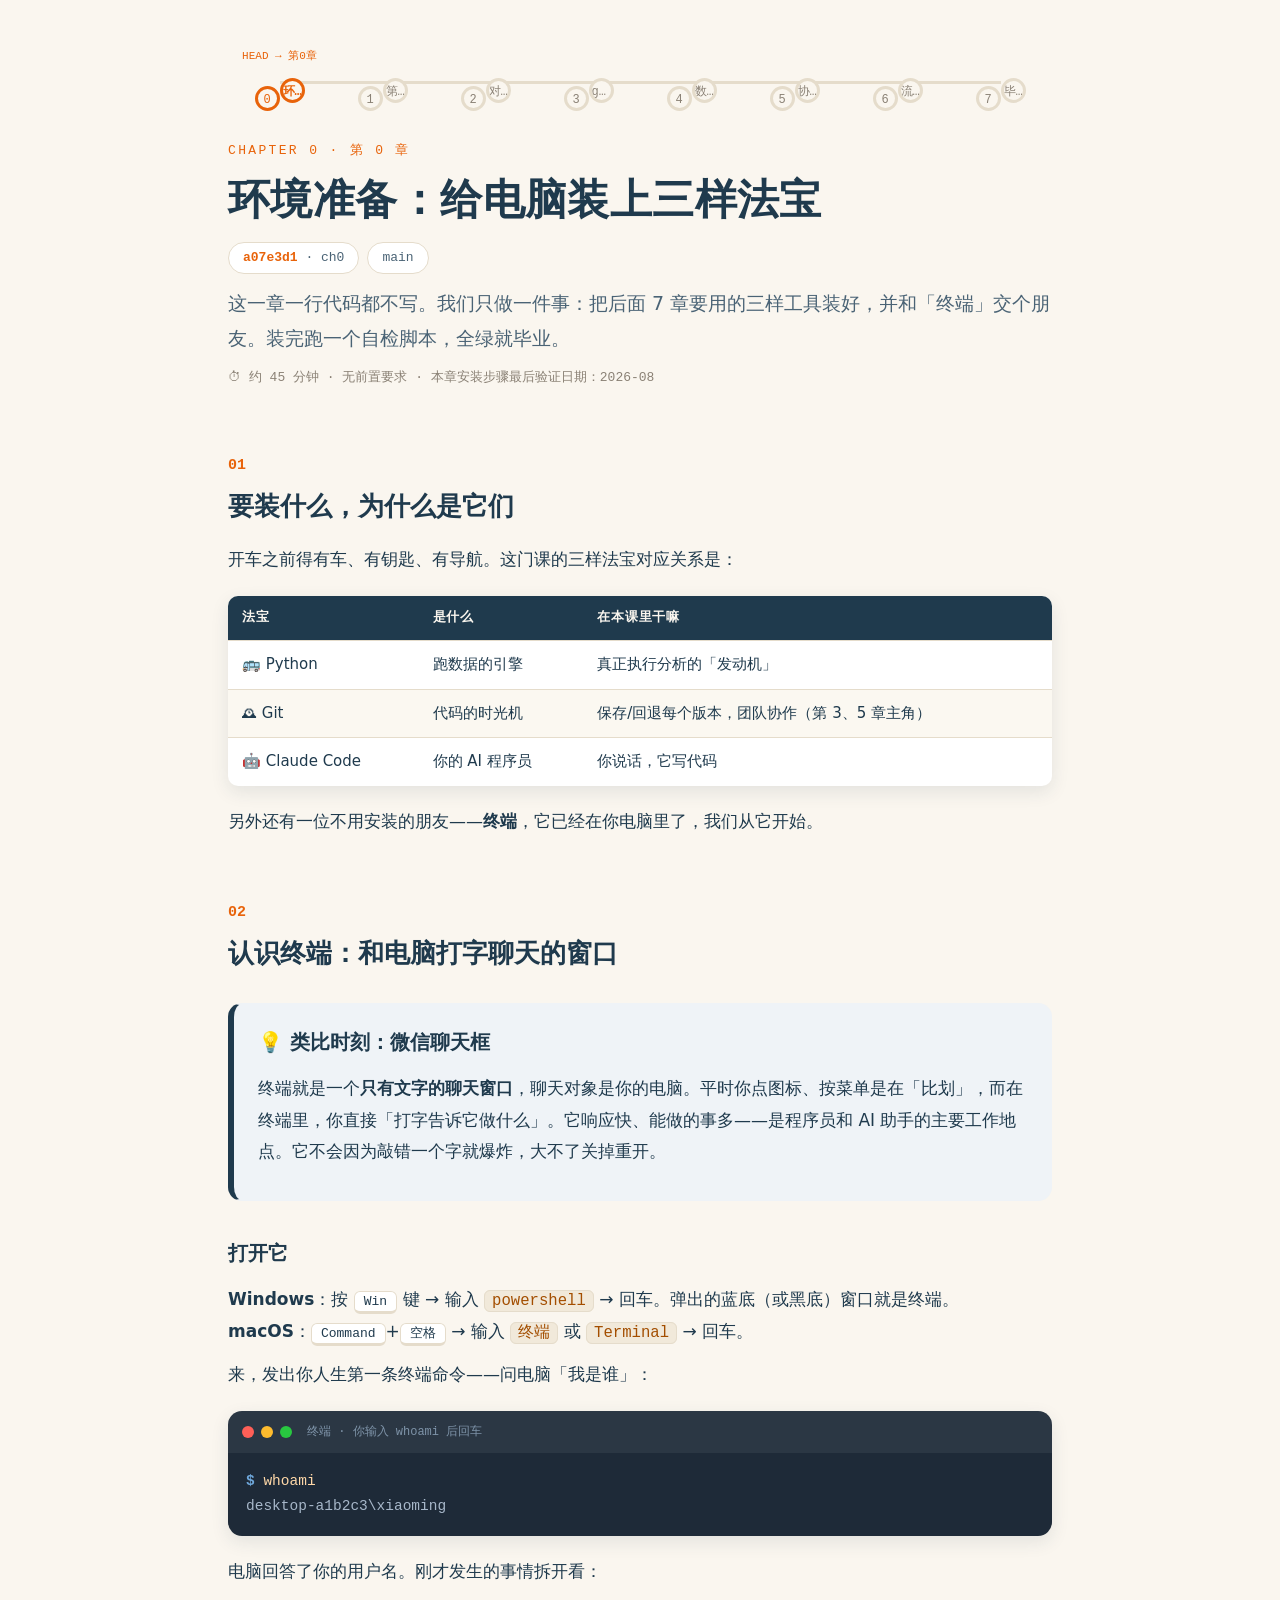
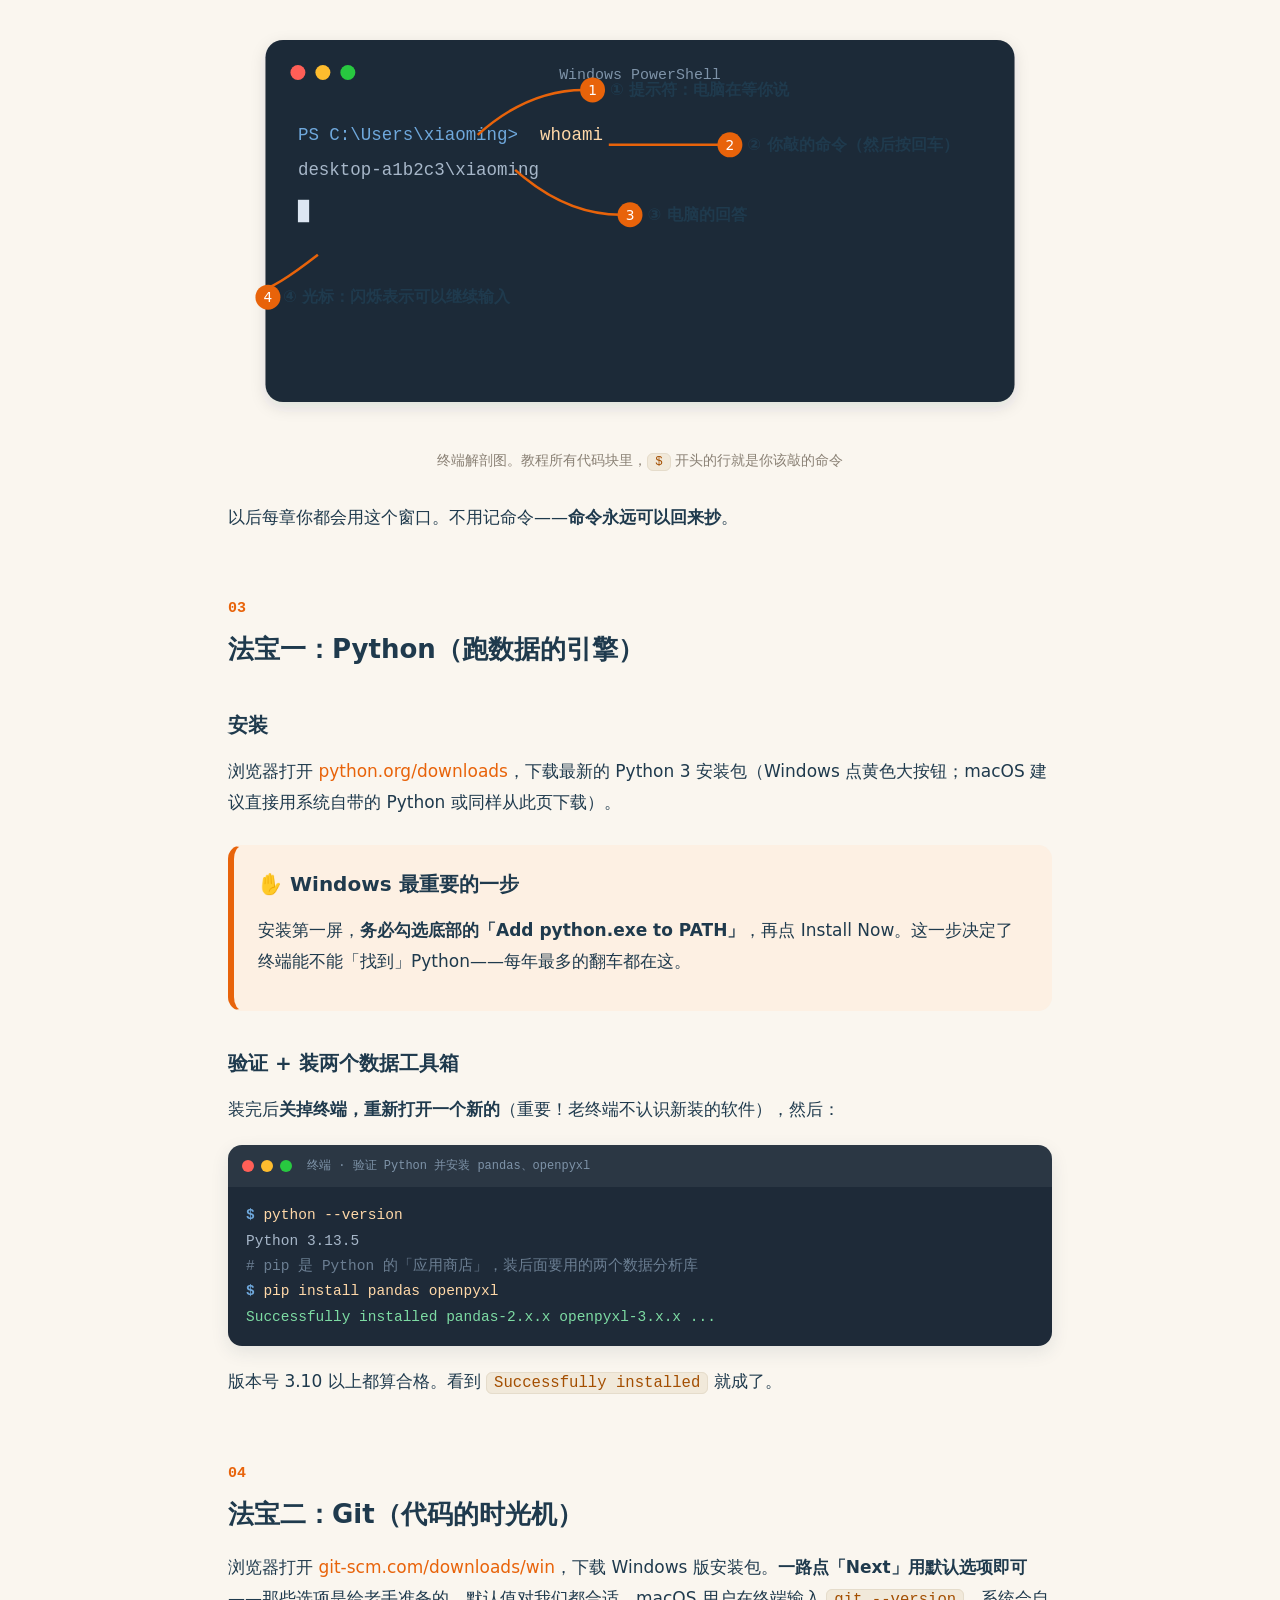
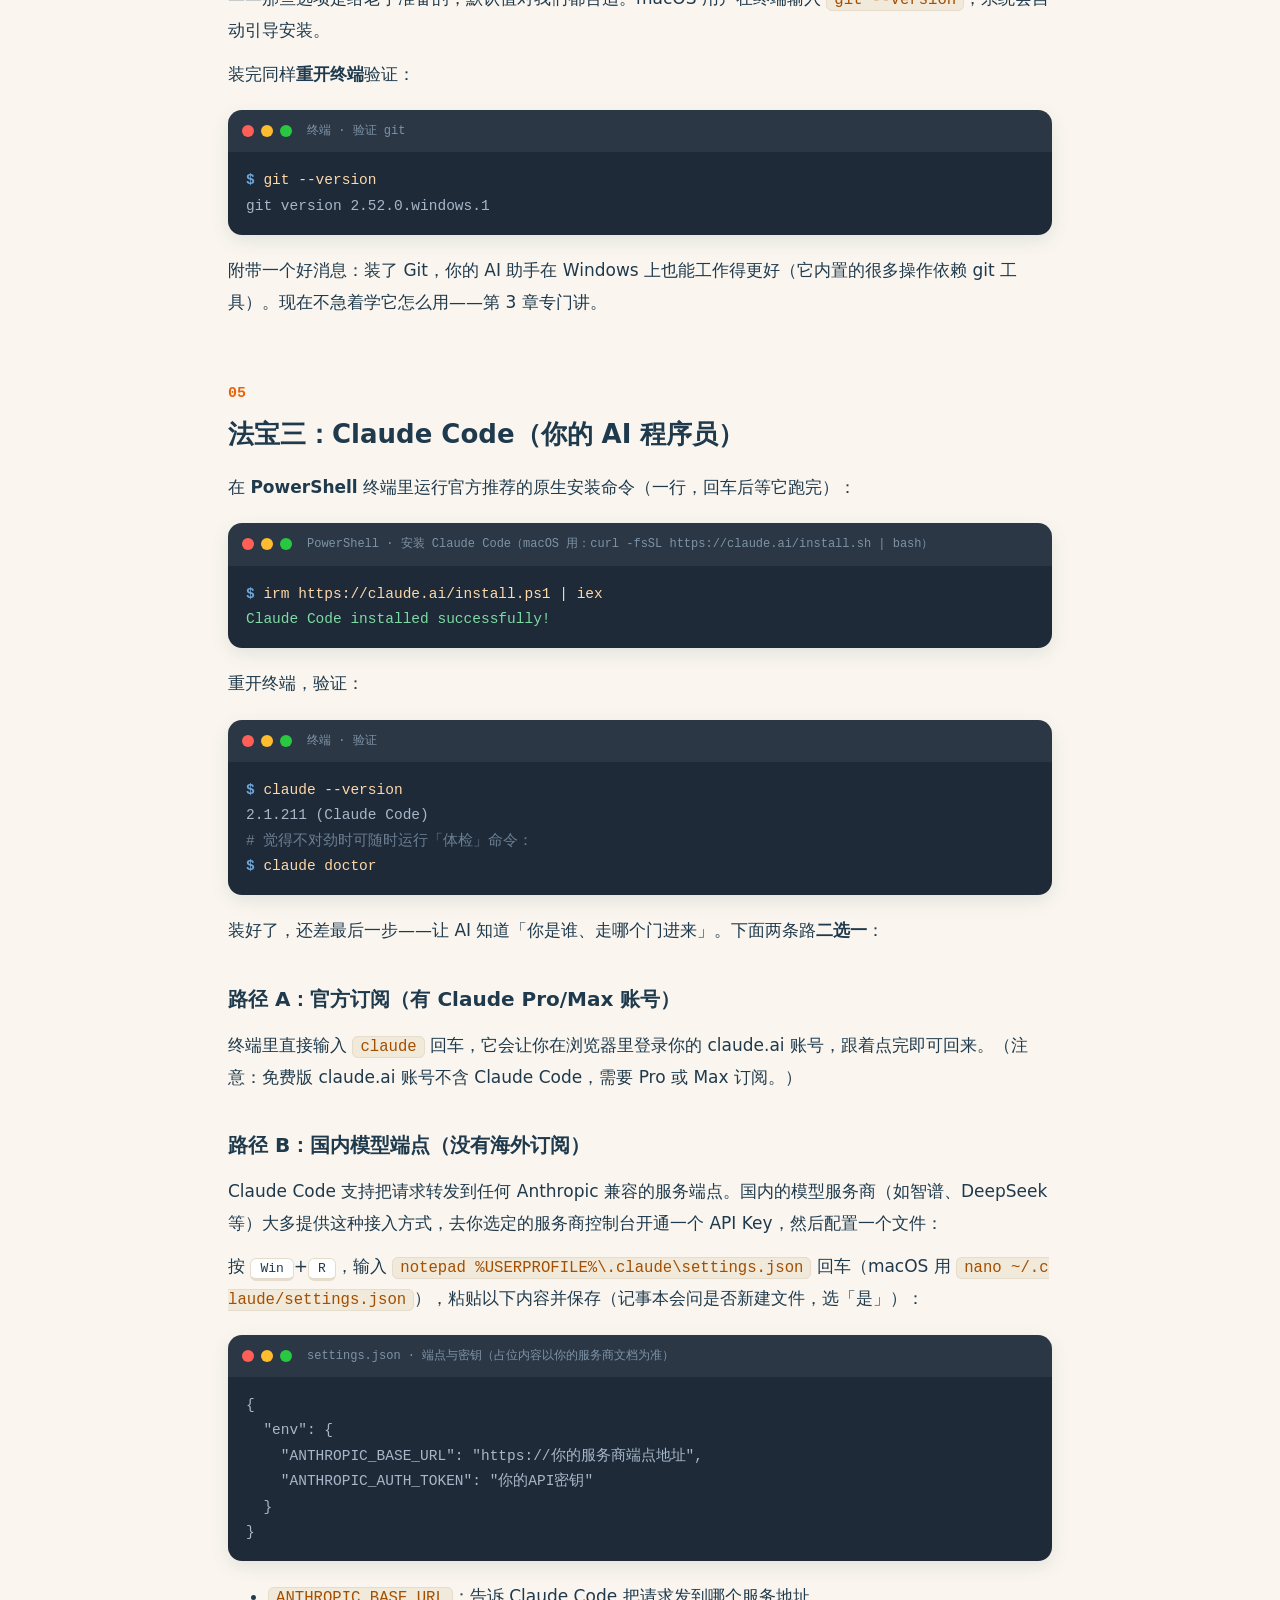
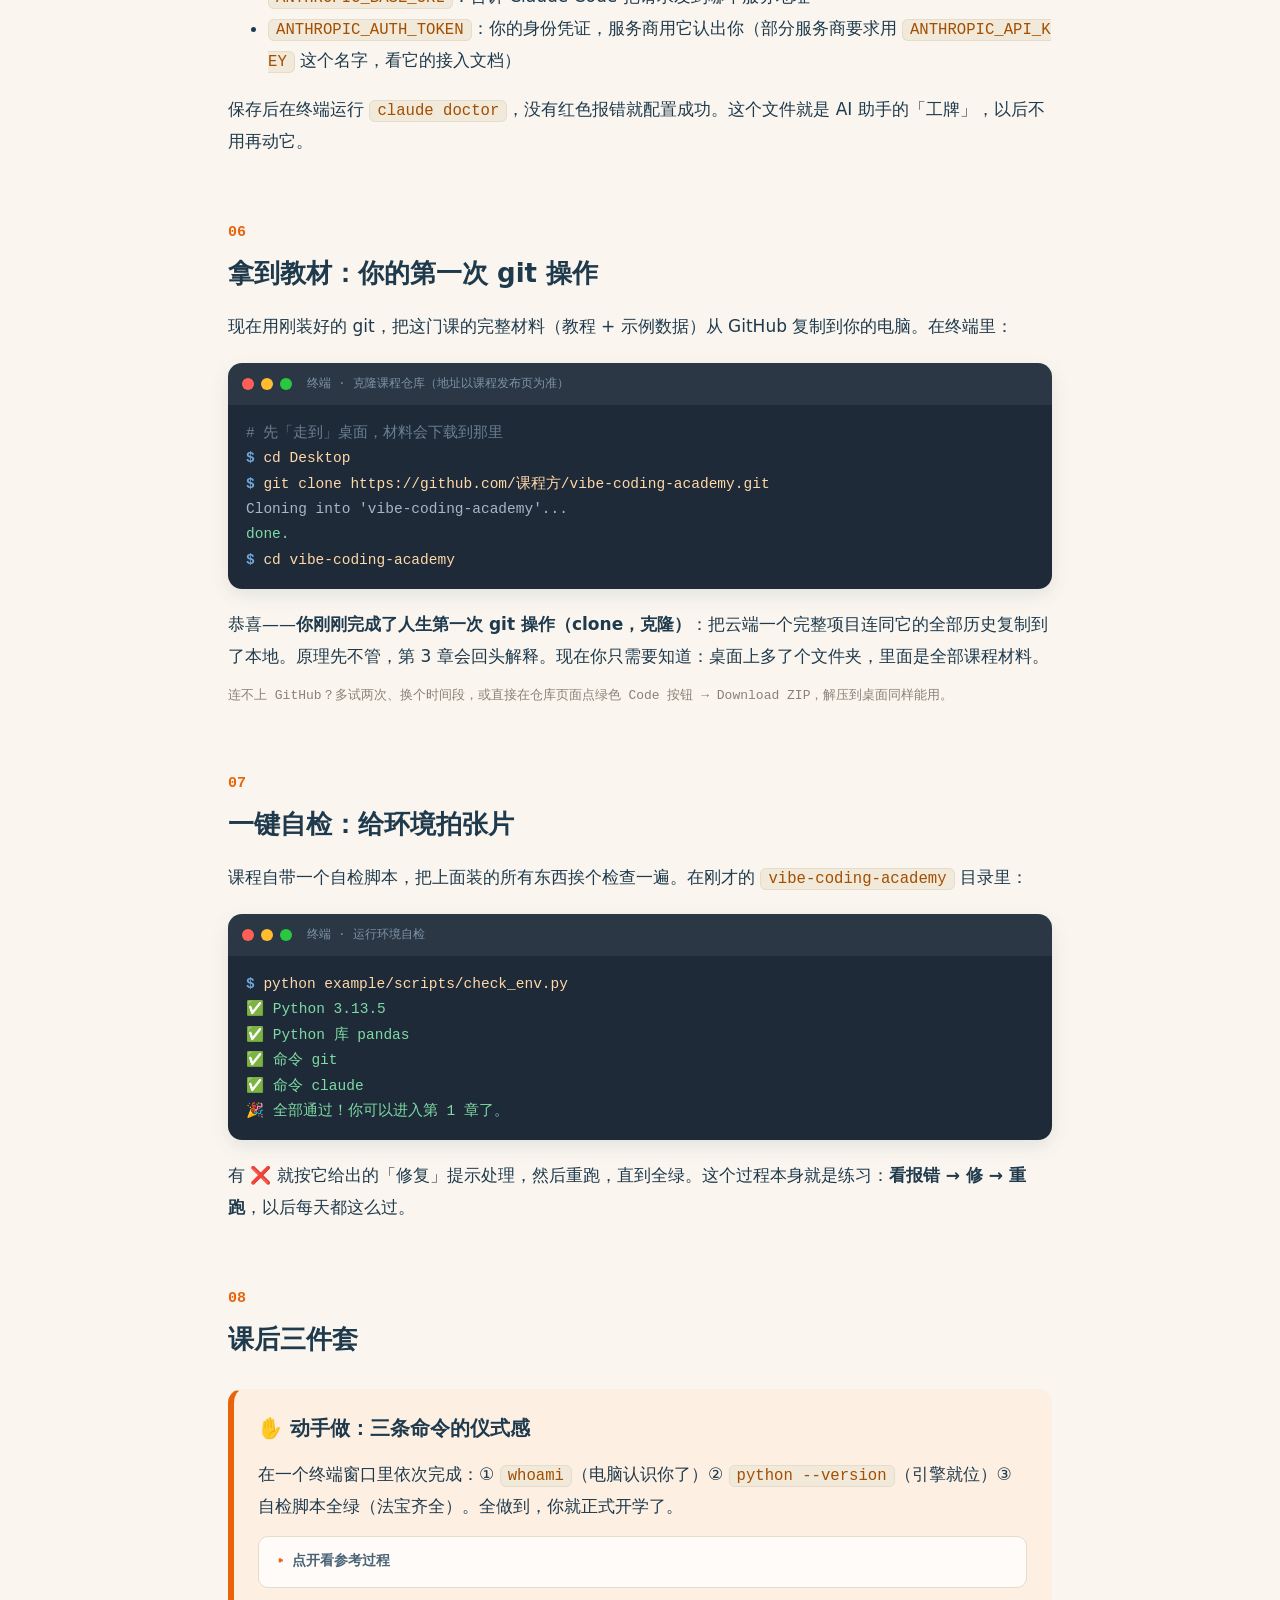
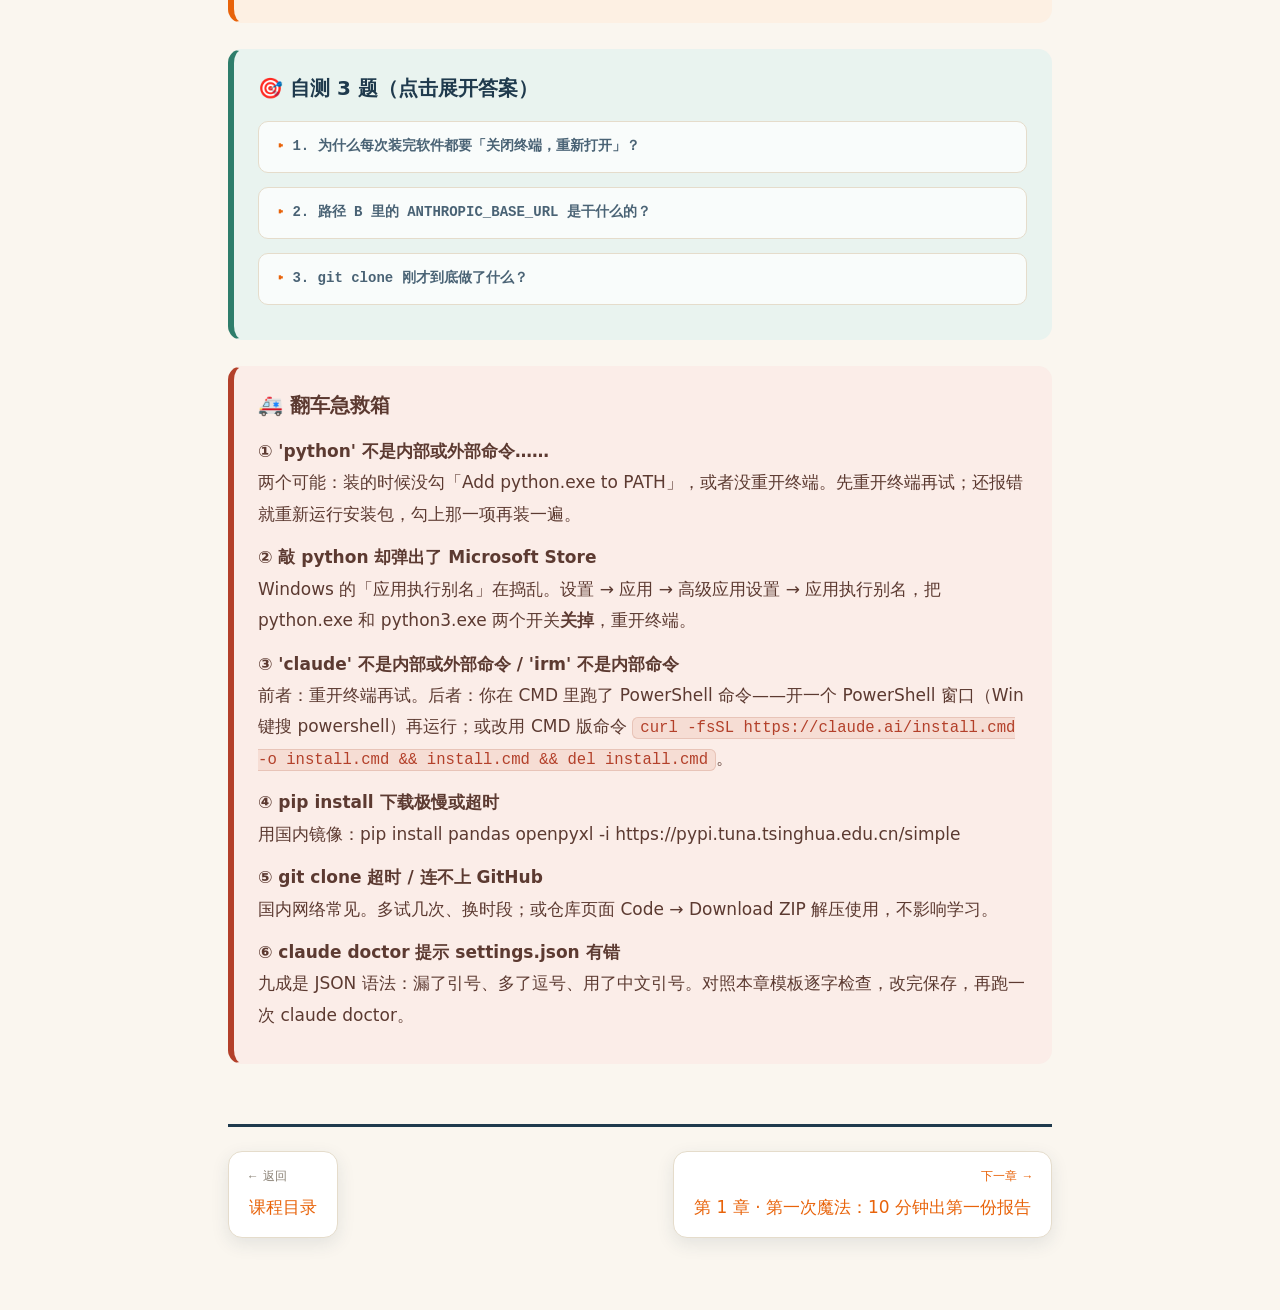
==== tutorials/ch0.html @ a186ac37 "feat: 第 0、1 章教程 + 示例数据 + 报告脚本（MVP 完成） - tutorials/: 目录页 + ch0（环境准备/双路径接入/急救箱）+ ch1（10 分钟首胜） - 共享样式：纸" ====
<!DOCTYPE html>
<html lang="zh-CN">
<head>
<meta charset="UTF-8">
<meta name="viewport" content="width=device-width, initial-scale=1.0">
<title>第 0 章 · 环境准备：给电脑装上三样法宝</title>
<link rel="stylesheet" href="assets/style.css">
</head>
<body>
<main class="page">

  <!-- git 提交图导航 -->
  <nav aria-label="课程进度">
    <ul class="gg">
      <li class="cur" data-n="0"><a href="ch0.html" aria-label="第0章，当前位置">0</a><span class="gg-label">环境准备</span></li>
      <li><span aria-label="第1章">1</span><span class="gg-label">第一次魔法</span></li>
      <li><span aria-label="第2章">2</span><span class="gg-label">对话姿势</span></li>
      <li><span aria-label="第3章">3</span><span class="gg-label">git 时光机</span></li>
      <li><span aria-label="第4章">4</span><span class="gg-label">数据看板</span></li>
      <li><span aria-label="第5章">5</span><span class="gg-label">协作剧场</span></li>
      <li><span aria-label="第6章">6</span><span class="gg-label">流程全景</span></li>
      <li><span aria-label="第7章">7</span><span class="gg-label">毕业项目</span></li>
    </ul>
  </nav>

  <header class="chap-head">
    <p class="eyebrow">Chapter 0 · 第 0 章</p>
    <h1>环境准备：给电脑装上三样法宝</h1>
    <p><span class="hash-chip"><b>a07e3d1</b> · ch0</span><span class="hash-chip">main</span></p>
    <p class="lead">这一章一行代码都不写。我们只做一件事：把后面 7 章要用的三样工具装好，并和「终端」交个朋友。装完跑一个自检脚本，全绿就毕业。</p>
    <p class="meta-line">⏱ 约 45 分钟 · 无前置要求 · 本章安装步骤最后验证日期：2026-08</p>
  </header>

  <!-- ============ 01 ============ -->
  <section>
    <h2><span class="sec-no">01</span>要装什么，为什么是它们</h2>
    <p>开车之前得有车、有钥匙、有导航。这门课的三样法宝对应关系是：</p>
    <table>
      <thead><tr><th>法宝</th><th>是什么</th><th>在本课里干嘛</th></tr></thead>
      <tbody>
        <tr><td>🚌 Python</td><td>跑数据的引擎</td><td>真正执行分析的「发动机」</td></tr>
        <tr><td>🕰 Git</td><td>代码的时光机</td><td>保存/回退每个版本，团队协作（第 3、5 章主角）</td></tr>
        <tr><td>🤖 Claude Code</td><td>你的 AI 程序员</td><td>你说话，它写代码</td></tr>
      </tbody>
    </table>
    <p>另外还有一位不用安装的朋友——<b>终端</b>，它已经在你电脑里了，我们从它开始。</p>
  </section>

  <!-- ============ 02 ============ -->
  <section>
    <h2><span class="sec-no">02</span>认识终端：和电脑打字聊天的窗口</h2>
    <div class="box box-tip">
      <h3>类比时刻：微信聊天框</h3>
      <p>终端就是一个<b>只有文字的聊天窗口</b>，聊天对象是你的电脑。平时你点图标、按菜单是在「比划」，而在终端里，你直接「打字告诉它做什么」。它响应快、能做的事多——是程序员和 AI 助手的主要工作地点。它不会因为敲错一个字就爆炸，大不了关掉重开。</p>
    </div>
    <h3>打开它</h3>
    <p><b>Windows</b>：按 <kbd>Win</kbd> 键 → 输入 <code>powershell</code> → 回车。弹出的蓝底（或黑底）窗口就是终端。<br>
    <b>macOS</b>：<kbd>Command</kbd>+<kbd>空格</kbd> → 输入 <code>终端</code> 或 <code>Terminal</code> → 回车。</p>
    <p>来，发出你人生第一条终端命令——问电脑「我是谁」：</p>
    <div class="term">
      <div class="term-bar"><span class="dot r"></span><span class="dot y"></span><span class="dot g"></span><span class="term-title">终端 · 你输入 whoami 后回车</span></div>
      <pre><span class="cmd">whoami</span>
<span class="out">desktop-a1b2c3\xiaoming</span></pre>
    </div>
    <p>电脑回答了你的用户名。刚才发生的事情拆开看：</p>
    <figure class="fig">
      <svg viewBox="0 0 660 330" role="img" aria-label="终端窗口解剖图：提示符、命令、输出、光标">
        <defs>
          <filter id="s0" x="-20%" y="-20%" width="140%" height="140%">
            <feDropShadow dx="0" dy="4" stdDeviation="6" flood-color="#1F3A4D" flood-opacity="0.12"/>
          </filter>
        </defs>
        <rect x="30" y="20" width="600" height="290" rx="14" fill="#1E2A38" filter="url(#s0)"/>
        <circle cx="56" cy="46" r="6" fill="#FF5F57"/><circle cx="76" cy="46" r="6" fill="#FEBC2E"/><circle cx="96" cy="46" r="6" fill="#28C840"/>
        <text x="330" y="51" text-anchor="middle" font-size="12" fill="#7E93A8" font-family="Consolas,monospace">Windows PowerShell</text>
        <text x="56" y="100" font-size="14" fill="#6FA8DC" font-family="Consolas,monospace">PS C:\Users\xiaoming&gt;</text>
        <text x="250" y="100" font-size="14" fill="#FFD8A8" font-family="Consolas,monospace">whoami</text>
        <text x="56" y="128" font-size="14" fill="#A7B7C9" font-family="Consolas,monospace">desktop-a1b2c3\xiaoming</text>
        <rect x="56" y="148" width="9" height="18" fill="#DCE6F2"/>
        <!-- 标注线 -->
        <g stroke="#E8630A" stroke-width="2" fill="none">
          <path d="M 200 96 Q 240 60 285 60"/>
          <path d="M 305 104 Q 350 104 395 104"/>
          <path d="M 230 124 Q 270 160 315 160"/>
          <path d="M 66 172 Q 30 200 20 200" transform="translate(6,20)"/>
        </g>
        <g font-size="13" fill="#1F3A4D">
          <circle cx="292" cy="60" r="10" fill="#E8630A"/><text x="292" y="64" text-anchor="middle" fill="#fff" font-size="11">1</text>
          <circle cx="402" cy="104" r="10" fill="#E8630A"/><text x="402" y="108" text-anchor="middle" fill="#fff" font-size="11">2</text>
          <circle cx="322" cy="160" r="10" fill="#E8630A"/><text x="322" y="164" text-anchor="middle" fill="#fff" font-size="11">3</text>
          <circle cx="20" cy="226" r="10" fill="#E8630A" transform="translate(12,0)"/><text x="32" y="230" text-anchor="middle" fill="#fff" font-size="11">4</text>
        </g>
        <g font-size="13" fill="#1F3A4D">
          <text x="306" y="64" font-weight="600">① 提示符：电脑在等你说</text>
          <text x="416" y="108" font-weight="600">② 你敲的命令（然后按回车）</text>
          <text x="336" y="164" font-weight="600">③ 电脑的回答</text>
          <text x="44" y="230" font-weight="600">④ 光标：闪烁表示可以继续输入</text>
        </g>
      </svg>
      <figcaption>终端解剖图。教程所有代码块里，<code>$</code> 开头的行就是你该敲的命令</figcaption>
    </figure>
    <p>以后每章你都会用这个窗口。不用记命令——<b>命令永远可以回来抄</b>。</p>
  </section>

  <!-- ============ 03 ============ -->
  <section>
    <h2><span class="sec-no">03</span>法宝一：Python（跑数据的引擎）</h2>
    <h3>安装</h3>
    <p>浏览器打开 <a href="https://www.python.org/downloads/">python.org/downloads</a>，下载最新的 Python 3 安装包（Windows 点黄色大按钮；macOS 建议直接用系统自带的 Python 或同样从此页下载）。</p>
    <div class="box box-do">
      <h3>Windows 最重要的一步</h3>
      <p>安装第一屏，<b>务必勾选底部的「Add python.exe to PATH」</b>，再点 Install Now。这一步决定了终端能不能「找到」Python——每年最多的翻车都在这。</p>
    </div>
    <h3>验证 + 装两个数据工具箱</h3>
    <p>装完后<b>关掉终端，重新打开一个新的</b>（重要！老终端不认识新装的软件），然后：</p>
    <div class="term">
      <div class="term-bar"><span class="dot r"></span><span class="dot y"></span><span class="dot g"></span><span class="term-title">终端 · 验证 Python 并安装 pandas、openpyxl</span></div>
      <pre><span class="cmd">python --version</span>
<span class="out">Python 3.13.5</span>
<span class="cmt"># pip 是 Python 的「应用商店」，装后面要用的两个数据分析库</span>
<span class="cmd">pip install pandas openpyxl</span>
<span class="ok">Successfully installed pandas-2.x.x openpyxl-3.x.x ...</span></pre>
    </div>
    <p>版本号 3.10 以上都算合格。看到 <code>Successfully installed</code> 就成了。</p>
  </section>

  <!-- ============ 04 ============ -->
  <section>
    <h2><span class="sec-no">04</span>法宝二：Git（代码的时光机）</h2>
    <p>浏览器打开 <a href="https://git-scm.com/downloads/win">git-scm.com/downloads/win</a>，下载 Windows 版安装包。<b>一路点「Next」用默认选项即可</b>——那些选项是给老手准备的，默认值对我们都合适。macOS 用户在终端输入 <code>git --version</code>，系统会自动引导安装。</p>
    <p>装完同样<b>重开终端</b>验证：</p>
    <div class="term">
      <div class="term-bar"><span class="dot r"></span><span class="dot y"></span><span class="dot g"></span><span class="term-title">终端 · 验证 git</span></div>
      <pre><span class="cmd">git --version</span>
<span class="out">git version 2.52.0.windows.1</span></pre>
    </div>
    <p>附带一个好消息：装了 Git，你的 AI 助手在 Windows 上也能工作得更好（它内置的很多操作依赖 git 工具）。现在不急着学它怎么用——第 3 章专门讲。</p>
  </section>

  <!-- ============ 05 ============ -->
  <section>
    <h2><span class="sec-no">05</span>法宝三：Claude Code（你的 AI 程序员）</h2>
    <p>在 <b>PowerShell</b> 终端里运行官方推荐的原生安装命令（一行，回车后等它跑完）：</p>
    <div class="term">
      <div class="term-bar"><span class="dot r"></span><span class="dot y"></span><span class="dot g"></span><span class="term-title">PowerShell · 安装 Claude Code（macOS 用：curl -fsSL https://claude.ai/install.sh | bash）</span></div>
      <pre><span class="cmd">irm https://claude.ai/install.ps1 | iex</span>
<span class="ok">Claude Code installed successfully!</span></pre>
    </div>
    <p>重开终端，验证：</p>
    <div class="term">
      <div class="term-bar"><span class="dot r"></span><span class="dot y"></span><span class="dot g"></span><span class="term-title">终端 · 验证</span></div>
      <pre><span class="cmd">claude --version</span>
<span class="out">2.1.211 (Claude Code)</span>
<span class="cmt"># 觉得不对劲时可随时运行「体检」命令：</span>
<span class="cmd">claude doctor</span></pre>
    </div>
    <p>装好了，还差最后一步——让 AI 知道「你是谁、走哪个门进来」。下面两条路<b>二选一</b>：</p>

    <h3>路径 A：官方订阅（有 Claude Pro/Max 账号）</h3>
    <p>终端里直接输入 <code>claude</code> 回车，它会让你在浏览器里登录你的 claude.ai 账号，跟着点完即可回来。（注意：免费版 claude.ai 账号不含 Claude Code，需要 Pro 或 Max 订阅。）</p>

    <h3>路径 B：国内模型端点（没有海外订阅）</h3>
    <p> Claude Code 支持把请求转发到任何 Anthropic 兼容的服务端点。国内的模型服务商（如智谱、DeepSeek 等）大多提供这种接入方式，去你选定的服务商控制台开通一个 API Key，然后配置一个文件：</p>
    <p>按 <kbd>Win</kbd>+<kbd>R</kbd>，输入 <code>notepad %USERPROFILE%\.claude\settings.json</code> 回车（macOS 用 <code>nano ~/.claude/settings.json</code>），粘贴以下内容并保存（记事本会问是否新建文件，选「是」）：</p>
    <div class="term">
      <div class="term-bar"><span class="dot r"></span><span class="dot y"></span><span class="dot g"></span><span class="term-title">settings.json · 端点与密钥（占位内容以你的服务商文档为准）</span></div>
      <pre><span class="out">{
  "env": {
    "ANTHROPIC_BASE_URL": "https://你的服务商端点地址",
    "ANTHROPIC_AUTH_TOKEN": "你的API密钥"
  }
}</span></pre>
    </div>
    <ul>
      <li><code>ANTHROPIC_BASE_URL</code>：告诉 Claude Code 把请求发到哪个服务地址</li>
      <li><code>ANTHROPIC_AUTH_TOKEN</code>：你的身份凭证，服务商用它认出你（部分服务商要求用 <code>ANTHROPIC_API_KEY</code> 这个名字，看它的接入文档）</li>
    </ul>
    <p>保存后在终端运行 <code>claude doctor</code>，没有红色报错就配置成功。这个文件就是 AI 助手的「工牌」，以后不用再动它。</p>
  </section>

  <!-- ============ 06 ============ -->
  <section>
    <h2><span class="sec-no">06</span>拿到教材：你的第一次 git 操作</h2>
    <p>现在用刚装好的 git，把这门课的完整材料（教程 + 示例数据）从 GitHub 复制到你的电脑。在终端里：</p>
    <div class="term">
      <div class="term-bar"><span class="dot r"></span><span class="dot y"></span><span class="dot g"></span><span class="term-title">终端 · 克隆课程仓库（地址以课程发布页为准）</span></div>
      <pre><span class="cmt"># 先「走到」桌面，材料会下载到那里</span>
<span class="cmd">cd Desktop</span>
<span class="cmd">git clone https://github.com/课程方/vibe-coding-academy.git</span>
<span class="out">Cloning into 'vibe-coding-academy'...</span>
<span class="ok">done.</span>
<span class="cmd">cd vibe-coding-academy</span></pre>
    </div>
    <p>恭喜——<b>你刚刚完成了人生第一次 git 操作（clone，克隆）</b>：把云端一个完整项目连同它的全部历史复制到了本地。原理先不管，第 3 章会回头解释。现在你只需要知道：桌面上多了个文件夹，里面是全部课程材料。</p>
    <p class="meta-line">连不上 GitHub？多试两次、换个时间段，或直接在仓库页面点绿色 Code 按钮 → Download ZIP，解压到桌面同样能用。</p>
  </section>

  <!-- ============ 07 ============ -->
  <section>
    <h2><span class="sec-no">07</span>一键自检：给环境拍张片</h2>
    <p>课程自带一个自检脚本，把上面装的所有东西挨个检查一遍。在刚才的 <code>vibe-coding-academy</code> 目录里：</p>
    <div class="term">
      <div class="term-bar"><span class="dot r"></span><span class="dot y"></span><span class="dot g"></span><span class="term-title">终端 · 运行环境自检</span></div>
      <pre><span class="cmd">python example/scripts/check_env.py</span>
<span class="ok">✅ Python 3.13.5</span>
<span class="ok">✅ Python 库 pandas</span>
<span class="ok">✅ 命令 git</span>
<span class="ok">✅ 命令 claude</span>
<span class="ok">🎉 全部通过！你可以进入第 1 章了。</span></pre>
    </div>
    <p>有 ❌ 就按它给出的「修复」提示处理，然后重跑，直到全绿。这个过程本身就是练习：<b>看报错 → 修 → 重跑</b>，以后每天都这么过。</p>
  </section>

  <!-- ============ 三件套 ============ -->
  <section>
    <h2><span class="sec-no">08</span>课后三件套</h2>

    <div class="box box-do">
      <h3>动手做：三条命令的仪式感</h3>
      <p>在一个终端窗口里依次完成：① <code>whoami</code>（电脑认识你了）② <code>python --version</code>（引擎就位）③ 自检脚本全绿（法宝齐全）。全做到，你就正式开学了。</p>
      <details>
        <summary>点开看参考过程</summary>
        <div class="term">
          <div class="term-bar"><span class="dot r"></span><span class="dot y"></span><span class="dot g"></span><span class="term-title">终端 · 参考过程</span></div>
          <pre><span class="cmd">whoami</span>
<span class="out">desktop-a1b2c3\xiaoming</span>
<span class="cmd">python --version</span>
<span class="out">Python 3.13.5</span>
<span class="cmd">cd Desktop/vibe-coding-academy</span>
<span class="cmd">python example/scripts/check_env.py</span>
<span class="ok">🎉 全部通过！你可以进入第 1 章了。</span></pre>
        </div>
        <p>如果卡在某一步，翻下面的急救箱——十有八九已经有人替你翻过这个车了。</p>
      </details>
    </div>

    <div class="box box-quiz">
      <h3>自测 3 题（点击展开答案）</h3>
      <details><summary>1. 为什么每次装完软件都要「关闭终端，重新打开」？</summary><p>终端在启动时记住一份「软件位置清单」（PATH 环境变量）。新装的软件登记进了清单，但<b>已经开着的终端还在用旧清单</b>，找不到它。重开 = 重新读清单。</p></details>
      <details><summary>2. 路径 B 里的 ANTHROPIC_BASE_URL 是干什么的？</summary><p>它告诉 Claude Code「把请求发到哪个服务地址」。不设置时默认发到官方；填上国内服务商的端点地址后，就走你开通的那条路。配好之后日常使用和路径 A 没有区别。</p></details>
      <details><summary>3. git clone 刚才到底做了什么？</summary><p>把云端（GitHub）上的一个完整项目——所有文件、所有文件夹、<b>连同它的全部修改历史</b>——原样复制了一份到你的电脑。从此你在本地怎么折腾都不影响云端原件。</p></details>
    </div>

    <div class="box box-aid">
      <h3>翻车急救箱</h3>
      <p><b>① 'python' 不是内部或外部命令……</b><br>两个可能：装的时候没勾「Add python.exe to PATH」，或者没重开终端。先重开终端再试；还报错就重新运行安装包，勾上那一项再装一遍。</p>
      <p><b>② 敲 python 却弹出了 Microsoft Store</b><br>Windows 的「应用执行别名」在捣乱。设置 → 应用 → 高级应用设置 → 应用执行别名，把 python.exe 和 python3.exe 两个开关<b>关掉</b>，重开终端。</p>
      <p><b>③ 'claude' 不是内部或外部命令 / 'irm' 不是内部命令</b><br>前者：重开终端再试。后者：你在 CMD 里跑了 PowerShell 命令——开一个 PowerShell 窗口（Win 键搜 powershell）再运行；或改用 CMD 版命令 <code>curl -fsSL https://claude.ai/install.cmd -o install.cmd && install.cmd && del install.cmd</code>。</p>
      <p><b>④ pip install 下载极慢或超时</b><br>用国内镜像：pip install pandas openpyxl -i https://pypi.tuna.tsinghua.edu.cn/simple</p>
      <p><b>⑤ git clone 超时 / 连不上 GitHub</b><br>国内网络常见。多试几次、换时段；或仓库页面 Code → Download ZIP 解压使用，不影响学习。</p>
      <p><b>⑥ claude doctor 提示 settings.json 有错</b><br>九成是 JSON 语法：漏了引号、多了逗号、用了中文引号。对照本章模板逐字检查，改完保存，再跑一次 claude doctor。</p>
    </div>
  </section>

  <!-- 章尾导航 -->
  <nav class="pager" aria-label="上一章下一章">
    <a href="index.html"><span class="dir">← 返回</span>课程目录</a>
    <a class="next" href="ch1.html"><span class="dir dir-next">下一章 →</span>第 1 章 · 第一次魔法：10 分钟出第一份报告</a>
  </nav>

</main>
</body>
</html>
---- tutorials/assets/style.css ----
/* ============================================================
   Vibe Coding 学院 · 全站唯一样式表
   视觉基调：明亮纸感 / 墨青 + 暖橙 / 终端窗口外壳 / git 提交图导航
   规则见仓库 CLAUDE.md —— 改 token 请同步更新 CLAUDE.md
   ============================================================ */

:root {
  /* 颜色 token */
  --paper: #FAF6EF;        /* 纸白：页面底色 */
  --ink: #1F3A4D;          /* 墨青：标题与正文 */
  --ink-soft: #4A6375;     /* 墨青弱化：次级正文 */
  --orange: #E8630A;       /* 暖橙：强调 / 链接 / 进度 */
  --orange-bg: #FDF0E3;    /* 暖橙底：动手做 */
  --teal: #2E7D6B;         /* 青瓷绿：自测 / 成功态 */
  --teal-bg: #E9F3EF;
  --rose: #B3402A;         /* 砖红：翻车急救箱 */
  --rose-bg: #FBEDE8;
  --code-bg: #1E2A38;      /* 代码块深蓝黑 */
  --code-ink: #DCE6F2;
  --muted: #8A8175;        /* 灰褐：注释 / 辅助说明 */
  --card: #FFFFFF;         /* 卡片白 */
  --line: #E5DCCB;         /* 纸感分隔线 */

  /* 字体 token */
  --sans: "Segoe UI", "Microsoft YaHei", "PingFang SC", system-ui, sans-serif;
  --mono: "Cascadia Code", "Consolas", "JetBrains Mono", "Courier New", monospace;

  /* 布局 token */
  --w: 880px;
  --radius: 14px;
  --shadow: 0 6px 18px rgba(31, 58, 77, 0.10);
}

/* ---------- 基础 ---------- */

* { box-sizing: border-box; }

html { -webkit-text-size-adjust: 100%; }

body {
  margin: 0;
  background: var(--paper);
  color: var(--ink);
  font-family: var(--sans);
  font-size: 17px;
  line-height: 1.85;
}

.page {
  max-width: var(--w);
  margin: 0 auto;
  padding: 40px 28px 72px;
}

a { color: var(--orange); text-decoration: none; }
a:hover { text-decoration: underline; }
a:focus-visible, summary:focus-visible, button:focus-visible {
  outline: 3px solid var(--orange);
  outline-offset: 2px;
  border-radius: 4px;
}

::selection { background: var(--orange); color: #fff; }

img, svg { max-width: 100%; }

/* ---------- 章首 ---------- */

.chap-head { margin: 26px 0 34px; }

.eyebrow {
  font-family: var(--mono);
  font-size: 13px;
  letter-spacing: 0.18em;
  color: var(--orange);
  text-transform: uppercase;
  margin: 0 0 10px;
}

h1 {
  font-size: clamp(30px, 5vw, 42px);
  font-weight: 800;
  line-height: 1.3;
  letter-spacing: 0.01em;
  margin: 0 0 14px;
}

.hash-chip {
  display: inline-block;
  font-family: var(--mono);
  font-size: 13px;
  color: var(--ink-soft);
  background: var(--card);
  border: 1px solid var(--line);
  border-radius: 999px;
  padding: 3px 14px;
  margin-right: 8px;
  vertical-align: middle;
}
.hash-chip b { color: var(--orange); font-weight: 600; }

.lead {
  font-size: 19px;
  color: var(--ink-soft);
  margin: 0 0 8px;
}

.meta-line {
  font-family: var(--mono);
  font-size: 13px;
  color: var(--muted);
  margin: 10px 0 0;
}

/* ---------- git 提交图进度导航（签名元素） ---------- */

.gg {
  display: flex;
  align-items: flex-start;
  gap: 0;
  margin: 30px 0 6px;
  padding: 0;
  list-style: none;
}

.gg li { flex: 1; text-align: center; position: relative; min-width: 0; }

/* 连接线：由每个节点左侧伸出，最左一个不画 */
.gg li::before {
  content: "";
  position: absolute;
  top: 11px;
  left: -50%;
  width: 100%;
  height: 3px;
  background: var(--line);
}
.gg li:first-child::before { display: none; }
/* 进入「已完成」或「当前」节点的连线染橙——进度走到哪，橙色连到哪 */
.gg li.done::before,
.gg li.cur::before { background: var(--orange); }

.gg a, .gg span {
  display: inline-block;
  width: 25px;
  height: 25px;
  line-height: 23px;
  border-radius: 50%;
  font-family: var(--mono);
  font-size: 12px;
  color: var(--muted);
  background: var(--paper);
  border: 3px solid var(--line);
  position: relative;
  z-index: 1;
}
.gg a { border-color: var(--muted); }
.gg li.done a,
.gg li.done span {
  background: var(--orange);
  border-color: var(--orange);
  color: #fff;
}
.gg li.cur a,
.gg li.cur span {
  border-color: var(--orange);
  color: var(--orange);
  background: var(--paper);
}

/* HEAD 指针标签：当前章头顶的小气泡 */
.gg li.cur::after {
  content: "HEAD → 第" attr(data-n) "章";
  position: absolute;
  top: -24px;
  left: 50%;
  transform: translateX(-50%);
  white-space: nowrap;
  font-family: var(--mono);
  font-size: 11px;
  color: var(--orange);
}

.gg-label {
  display: block;
  font-size: 12px;
  color: var(--muted);
  margin-top: 8px;
  white-space: nowrap;
  overflow: hidden;
  text-overflow: ellipsis;
}
.gg li.cur .gg-label { color: var(--orange); font-weight: 600; }

@media (prefers-reduced-motion: no-preference) {
  .gg li.cur a, .gg li.cur span { animation: pulse 2.4s ease-in-out infinite; }
  @keyframes pulse {
    0%, 100% { box-shadow: 0 0 0 0 rgba(232, 99, 10, 0.35); }
    50% { box-shadow: 0 0 0 7px rgba(232, 99, 10, 0); }
  }
}

/* ---------- 标题层级 ---------- */

h2 {
  font-size: 26px;
  font-weight: 800;
  margin: 52px 0 14px;
  padding-top: 10px;
}
h2 .sec-no {
  font-family: var(--mono);
  font-size: 15px;
  color: var(--orange);
  font-weight: 600;
  display: block;
  margin-bottom: 2px;
}

h3 { font-size: 20px; font-weight: 700; margin: 34px 0 10px; }

p { margin: 12px 0; }

hr {
  border: none;
  border-top: 1px dashed var(--line);
  margin: 44px 0;
}

/* ---------- 终端外壳代码块（第二个签名元素） ---------- */

.term {
  background: var(--code-bg);
  border-radius: var(--radius);
  box-shadow: var(--shadow);
  margin: 20px 0;
  overflow: hidden;
}
.term-bar {
  display: flex;
  align-items: center;
  gap: 7px;
  padding: 10px 14px;
  background: rgba(255, 255, 255, 0.06);
}
.term-bar .dot { width: 12px; height: 12px; border-radius: 50%; }
.dot.r { background: #FF5F57; } .dot.y { background: #FEBC2E; } .dot.g { background: #28C840; }
.term-title {
  margin-left: 8px;
  font-family: var(--mono);
  font-size: 12px;
  color: #7E93A8;
}
.term pre {
  margin: 0;
  padding: 16px 18px;
  overflow-x: auto;
  font-family: var(--mono);
  font-size: 14.5px;
  line-height: 1.75;
  color: var(--code-ink);
}
.term .cmd { color: #FFD8A8; }        /* 你要敲的命令 */
.term .cmd::before { content: "$ "; color: #6FA8DC; font-weight: 700; }
.term .out { color: #A7B7C9; }        /* 电脑的回应 */
.term .ok { color: #7DDBA3; }         /* 成功输出 */
.term .err { color: #FF9B8A; }        /* 报错 */
.term .cmt { color: #6B7E92; }        /* 注释/说明 */

/* 行内代码与按键 */
code:not(pre code) {
  font-family: var(--mono);
  font-size: 0.92em;
  background: #F1E9DA;
  border: 1px solid var(--line);
  border-radius: 6px;
  padding: 1px 7px;
  color: #A34E00;
  word-break: break-all;
}
kbd {
  font-family: var(--mono);
  font-size: 13px;
  background: var(--card);
  border: 1px solid var(--line);
  border-bottom-width: 3px;
  border-radius: 6px;
  padding: 2px 9px;
}

/* ---------- AI 对话气泡 ---------- */

.chat { margin: 22px 0; }
.chat p { margin: 0; }

.chat-user, .chat-ai, .chat-term {
  border-radius: var(--radius);
  padding: 13px 18px;
  margin: 10px 0;
  max-width: 88%;
  line-height: 1.75;
}
.chat-user {
  margin-left: auto;
  background: var(--orange);
  color: #fff;
  border-bottom-right-radius: 4px;
  width: fit-content;
}
.chat-user::before { content: "👤 你说"; display: block; font-size: 12px; font-family: var(--mono); opacity: 0.85; margin-bottom: 4px; }
.chat-ai {
  background: var(--card);
  border: 1px solid var(--line);
  border-bottom-left-radius: 4px;
  box-shadow: var(--shadow);
  width: fit-content;
}
.chat-ai::before { content: "🤖 AI 回答"; display: block; font-size: 12px; font-family: var(--mono); color: var(--teal); margin-bottom: 4px; }
.chat-ai code:not(pre code) { background: var(--teal-bg); border-color: #CFE4DC; color: var(--teal); }
.chat-term {
  font-family: var(--mono);
  font-size: 14px;
  background: var(--code-bg);
  color: var(--code-ink);
  width: 100%;
  max-width: 100%;
}
.chat-term::before { content: "⌨️ 终端输出"; display: block; font-size: 12px; color: #7E93A8; margin-bottom: 6px; }
.chat-term .ok { color: #7DDBA3; }

/* ---------- 功能盒：动手做 / 类比 / 急救箱 / 自测 ---------- */

.box {
  border-radius: var(--radius);
  padding: 20px 24px;
  margin: 26px 0;
  border: 1px solid transparent;
}
.box h3, .box h4 { margin-top: 0; }

.box-do   { background: var(--orange-bg); border-left: 6px solid var(--orange); }
.box-do h3::before, .box-do h4::before { content: "✋ "; }

.box-tip  { background: #EFF3F7; border-left: 6px solid var(--ink); }
.box-tip h3::before, .box-tip h4::before { content: "💡 "; }

.box-aid  { background: var(--rose-bg); border-left: 6px solid var(--rose); }
.box-aid h3::before, .box-aid h4::before { content: "🚑 "; }
.box-aid { color: #5C3A31; }
.box-aid code:not(pre code) { background: #F6DDD4; border-color: #E8C4B8; color: var(--rose); }

.box-quiz { background: var(--teal-bg); border-left: 6px solid var(--teal); }
.box-quiz h3::before, .box-quiz h4::before { content: "🎯 "; }

/* 折叠组件（参考过程 / 自测答案） */
details {
  background: rgba(255, 255, 255, 0.75);
  border: 1px solid var(--line);
  border-radius: 10px;
  padding: 12px 18px;
  margin: 14px 0;
}
details summary {
  cursor: pointer;
  font-weight: 600;
  font-family: var(--mono);
  font-size: 14px;
  color: var(--ink-soft);
  list-style: none;
}
details summary::before { content: "▸ "; color: var(--orange); }
details[open] summary::before { content: "▾ "; }
details summary::-webkit-details-marker { display: none; }

/* ---------- 表格 ---------- */

table {
  width: 100%;
  border-collapse: collapse;
  margin: 20px 0;
  font-size: 15px;
  background: var(--card);
  border-radius: 10px;
  overflow: hidden;
  box-shadow: var(--shadow);
}
th {
  text-align: left;
  font-family: var(--mono);
  font-size: 13px;
  letter-spacing: 0.06em;
  color: var(--paper);
  background: var(--ink);
  padding: 10px 14px;
}
td { padding: 10px 14px; border-top: 1px solid var(--line); }
tbody tr:nth-child(even) { background: #FBF8F1; }
td.num, th.num { text-align: right; font-family: var(--mono); }

/* ---------- 章尾导航 ---------- */

.pager {
  display: flex;
  justify-content: space-between;
  gap: 16px;
  margin-top: 60px;
  padding-top: 24px;
  border-top: 3px solid var(--ink);
}
.pager a {
  background: var(--card);
  border: 1px solid var(--line);
  border-radius: var(--radius);
  padding: 14px 20px;
  box-shadow: var(--shadow);
  max-width: 46%;
}
.pager a:hover { border-color: var(--orange); text-decoration: none; }
.pager .dir { display: block; font-family: var(--mono); font-size: 12px; color: var(--muted); margin-bottom: 3px; }
.pager .next { margin-left: auto; text-align: right; }
.pager .dir-next { color: var(--orange); }

/* ---------- 目录首页 ---------- */

.hero { padding: 34px 0 10px; }
.hero .lead { font-size: 20px; }

.cards {
  display: grid;
  grid-template-columns: repeat(2, 1fr);
  gap: 18px;
  margin: 26px 0;
}
.card {
  display: block;
  background: var(--card);
  border: 1px solid var(--line);
  border-radius: var(--radius);
  padding: 20px 22px;
  box-shadow: var(--shadow);
  color: var(--ink);
  position: relative;
}
.card:hover { border-color: var(--orange); text-decoration: none; transform: translateY(-2px); transition: transform 0.15s ease; }
.card .no {
  font-family: var(--mono);
  font-size: 13px;
  color: var(--orange);
  letter-spacing: 0.12em;
}
.card h3 { margin: 6px 0 6px; font-size: 18px; }
.card p { margin: 0; font-size: 14.5px; color: var(--ink-soft); line-height: 1.7; }
.card .mins {
  display: inline-block;
  margin-top: 10px;
  font-family: var(--mono);
  font-size: 12px;
  color: var(--muted);
}
.card.locked { opacity: 0.55; }
.card.locked .no::after { content: " · 敬请期待"; color: var(--muted); letter-spacing: 0; }

/* 里程碑：三步成果 */
.steps3 { display: grid; grid-template-columns: repeat(3, 1fr); gap: 14px; margin: 24px 0; }
.step3 {
  background: var(--card);
  border: 1px solid var(--line);
  border-radius: var(--radius);
  padding: 16px 18px;
  box-shadow: var(--shadow);
  font-size: 14.5px;
}
.step3 b { display: block; font-size: 16px; margin-bottom: 4px; }
.step3 .when { font-family: var(--mono); font-size: 12px; color: var(--orange); }

/* ---------- 插图 ---------- */

.fig { margin: 28px 0; text-align: center; }
.fig figcaption {
  font-size: 13.5px;
  color: var(--muted);
  margin-top: 10px;
  text-align: center;
}
.fig svg { width: 100%; height: auto; }

/* ---------- 响应式 ---------- */

@media (max-width: 680px) {
  .page { padding: 24px 18px 56px; }
  .cards, .steps3 { grid-template-columns: 1fr; }
  .chat-user, .chat-ai { max-width: 100%; }
  .gg-label { display: none; }
  .gg li.cur::after { font-size: 10px; top: -22px; }
}

/* ---------- 动效偏好 ---------- */

@media (prefers-reduced-motion: reduce) {
  * { animation: none !important; transition: none !important; }
}
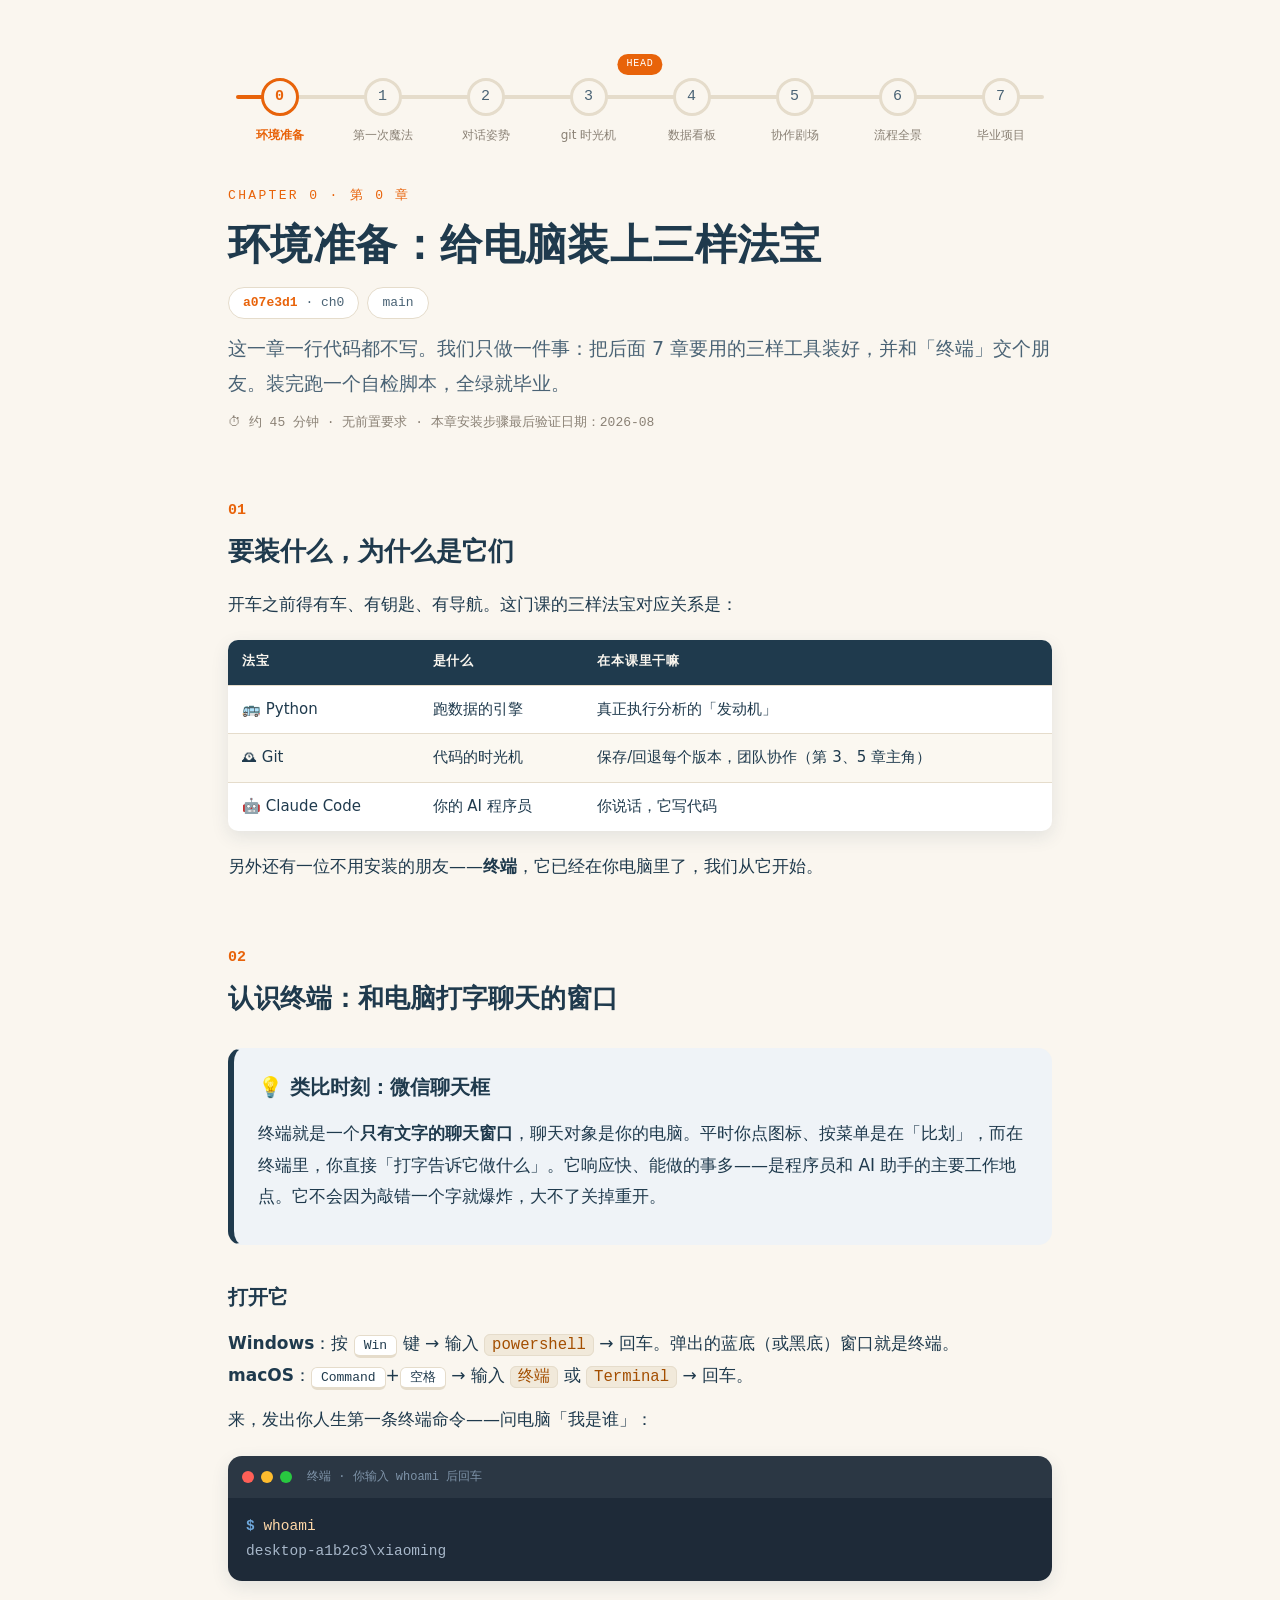
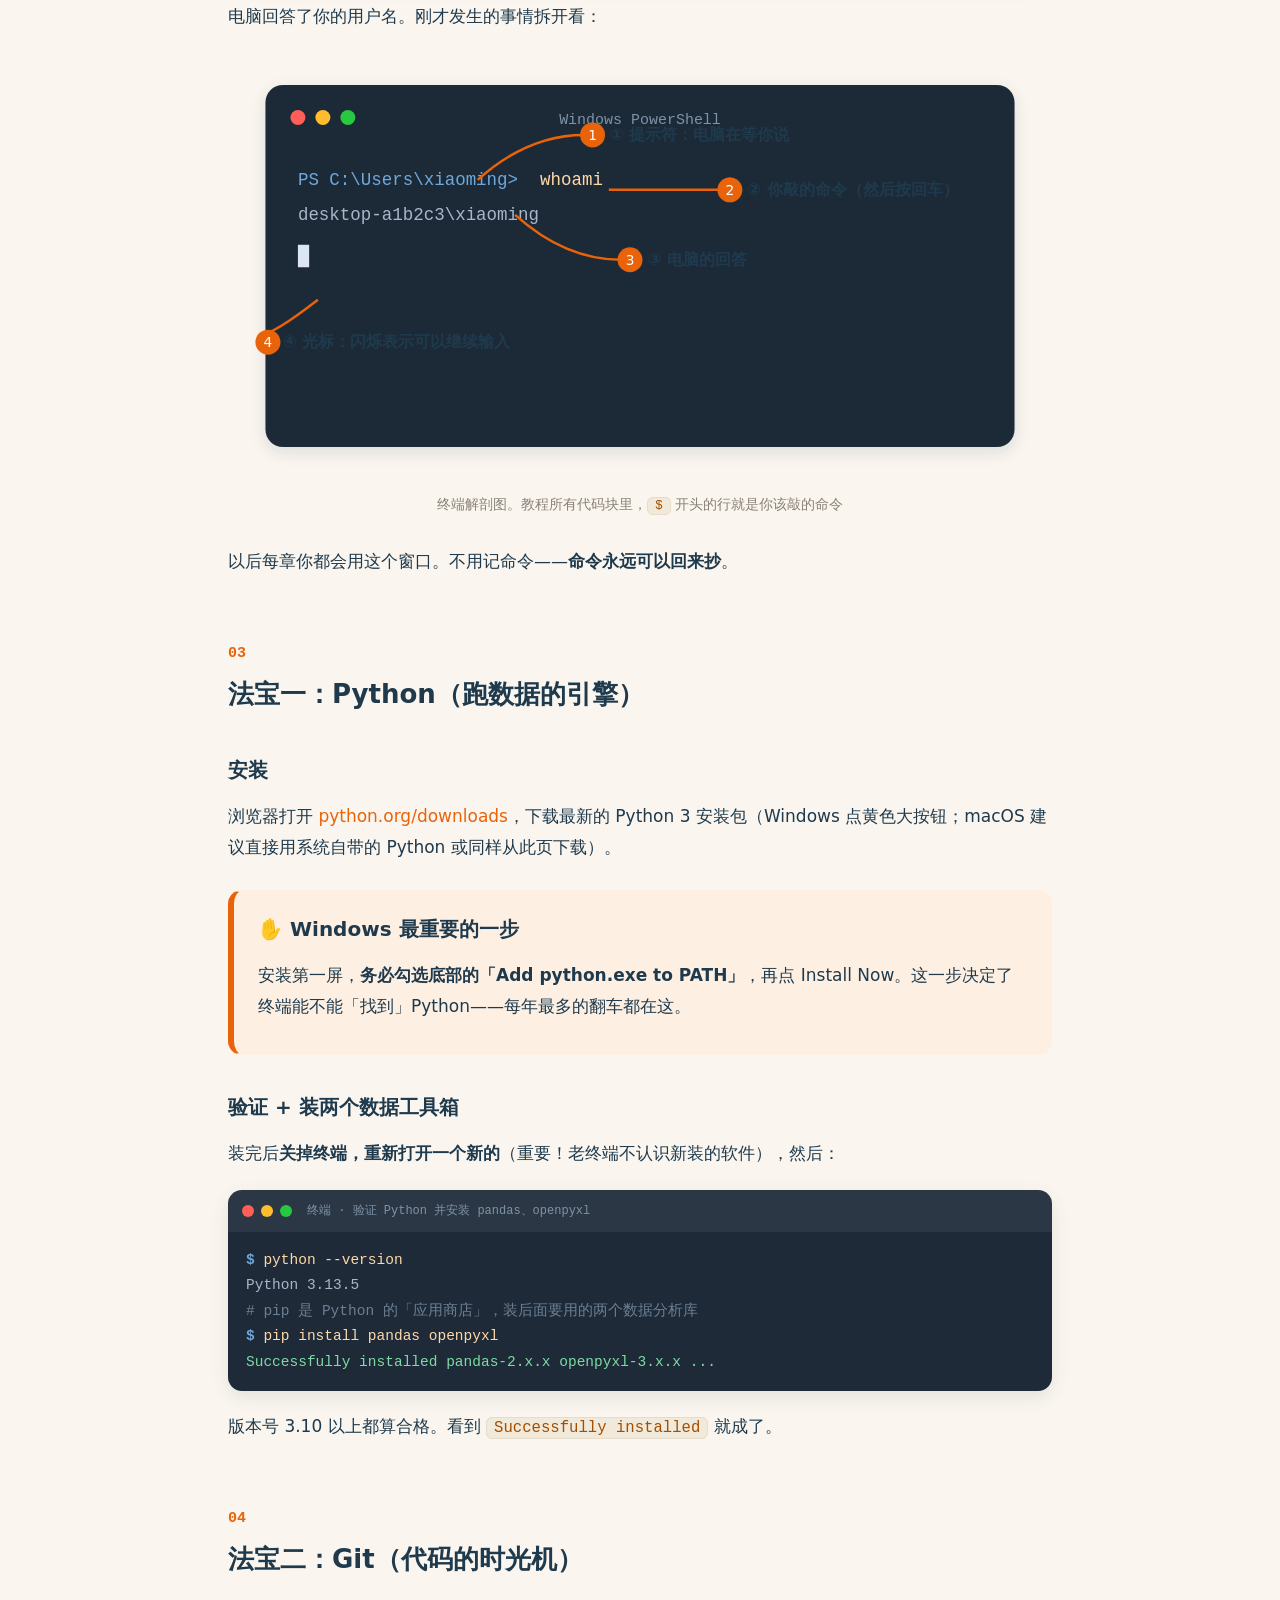
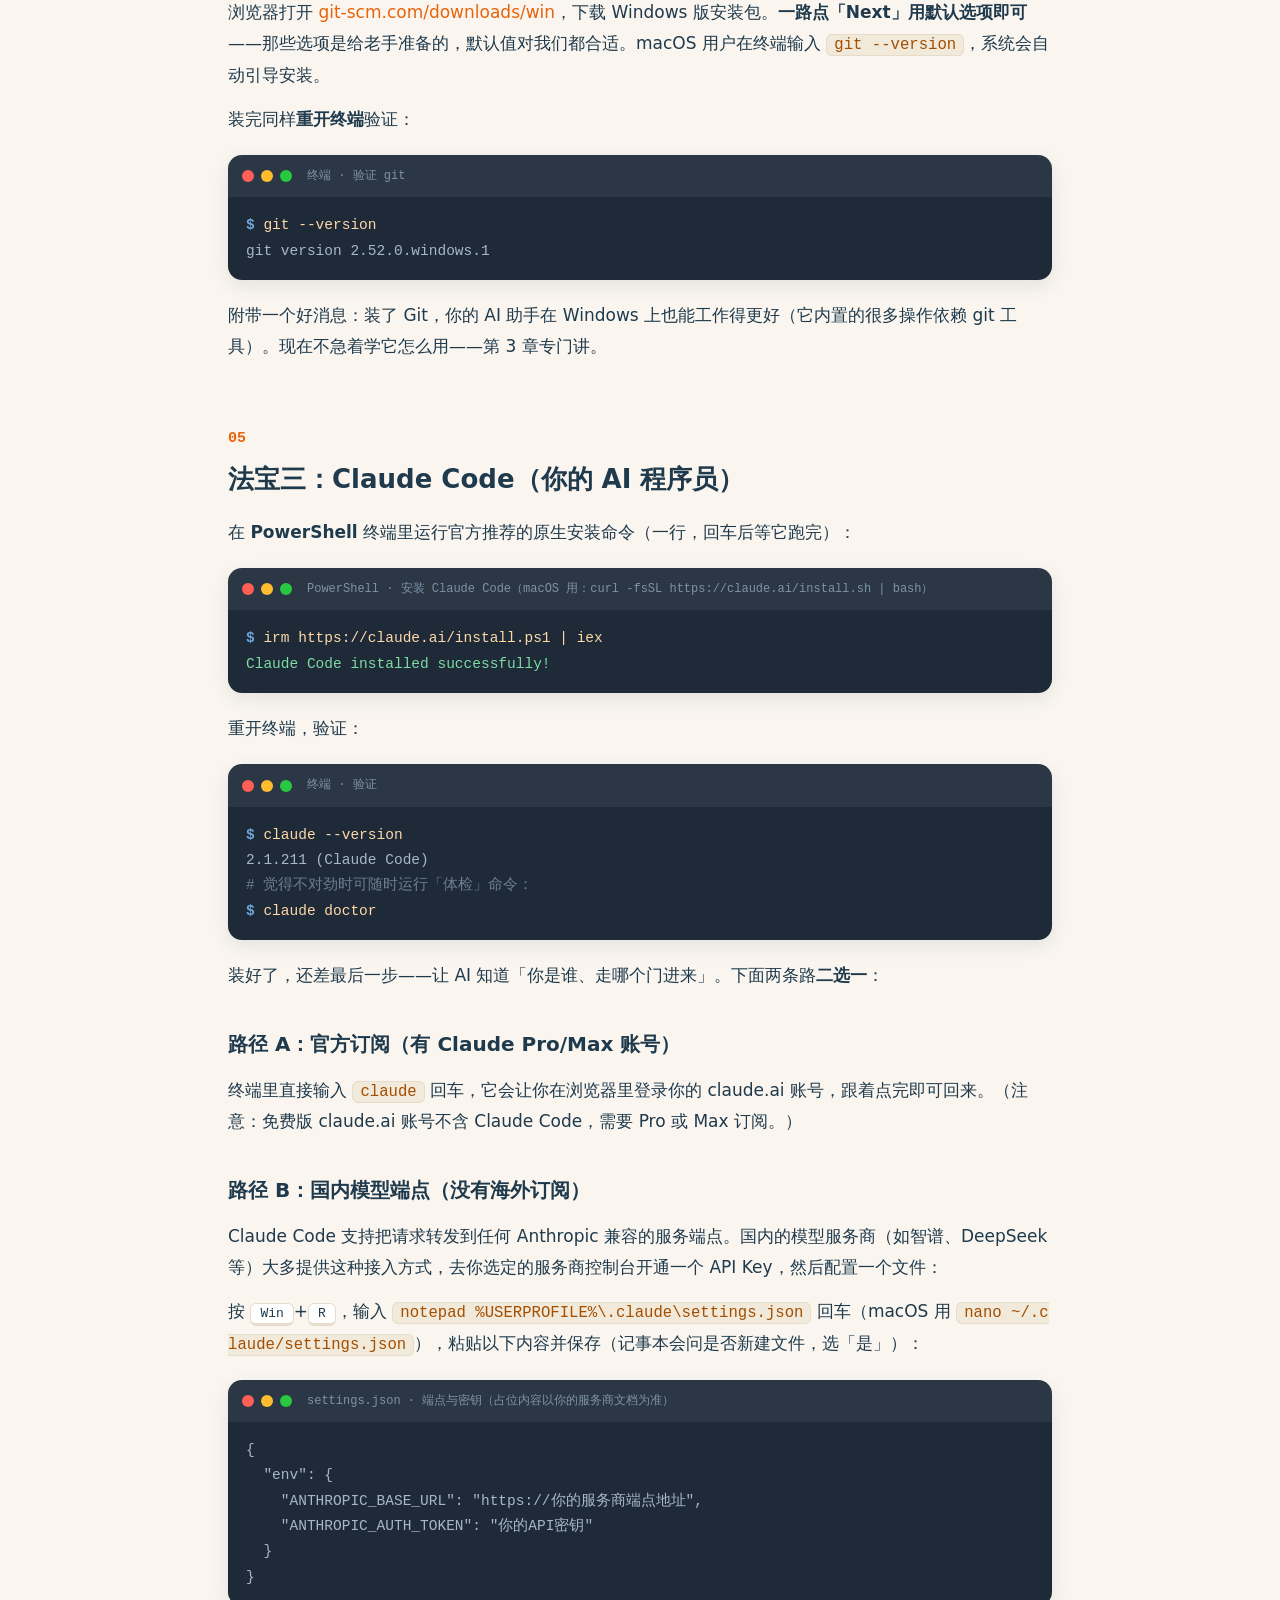
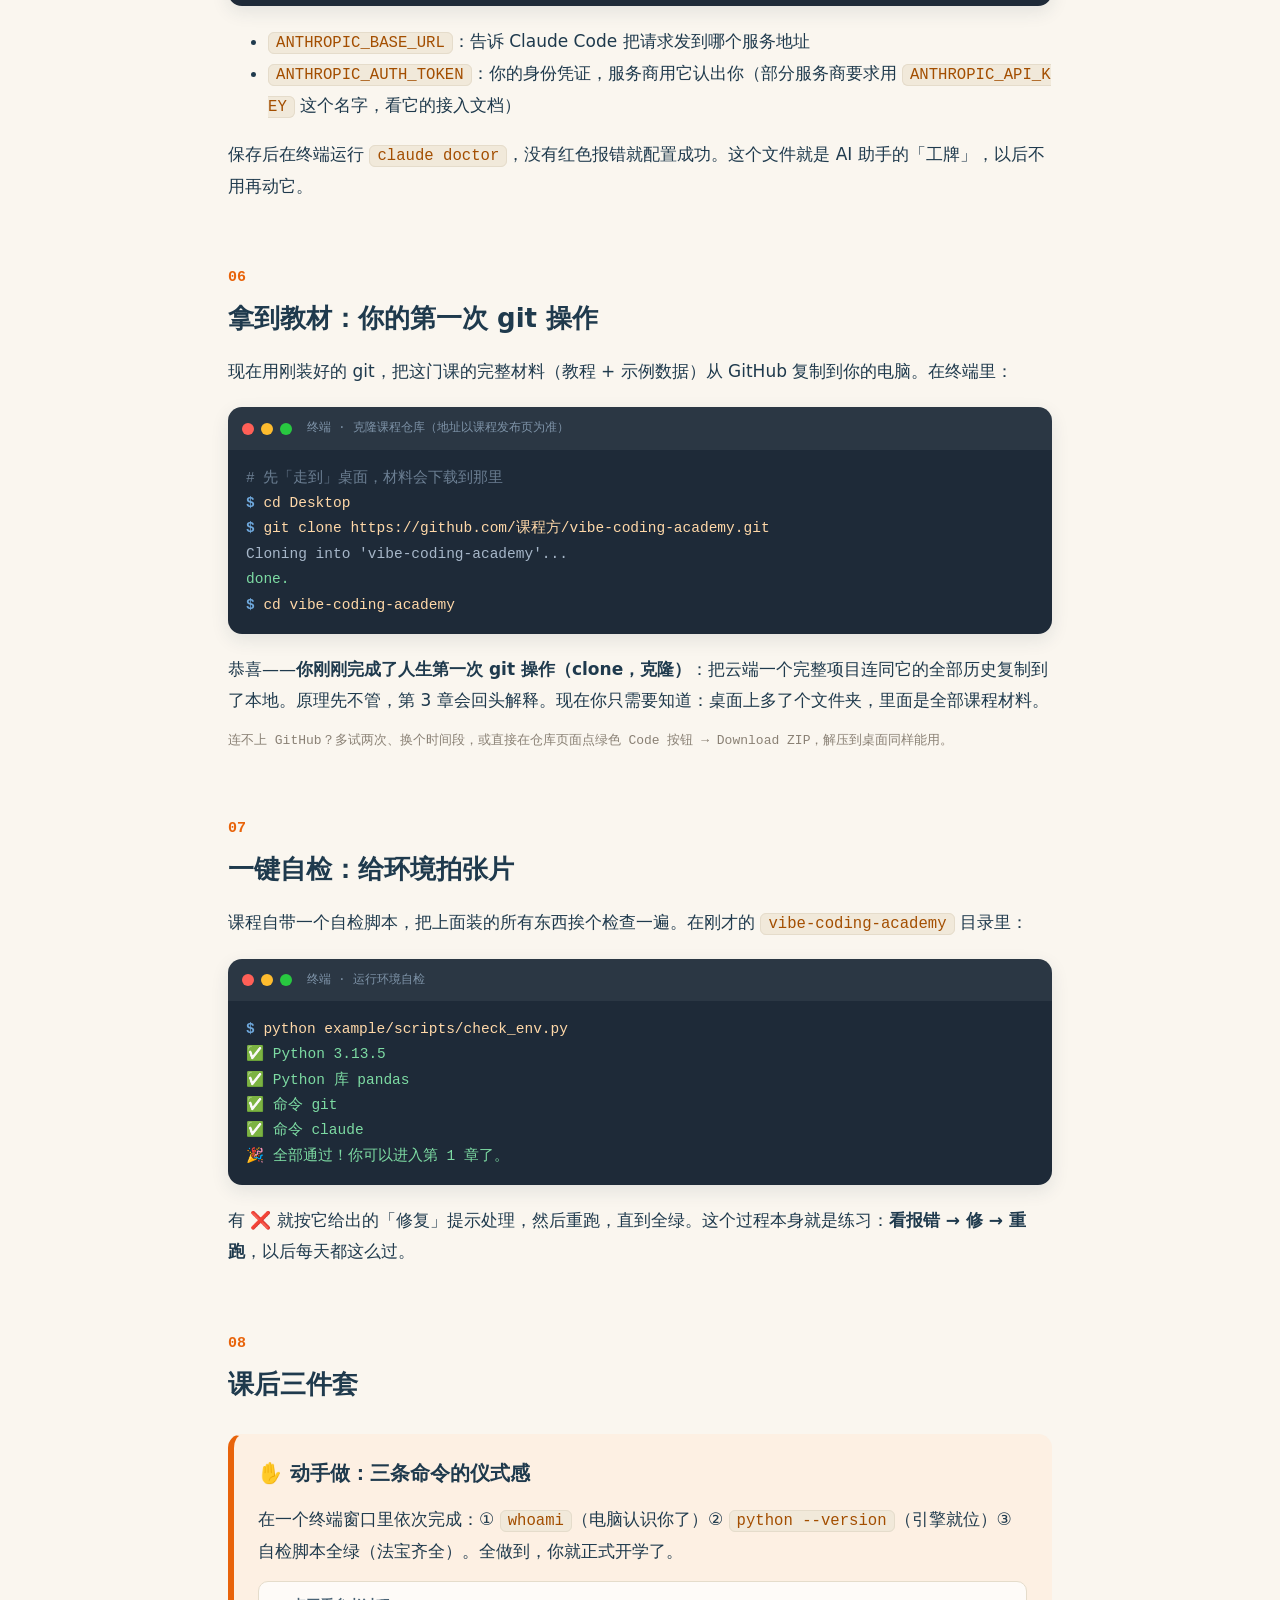
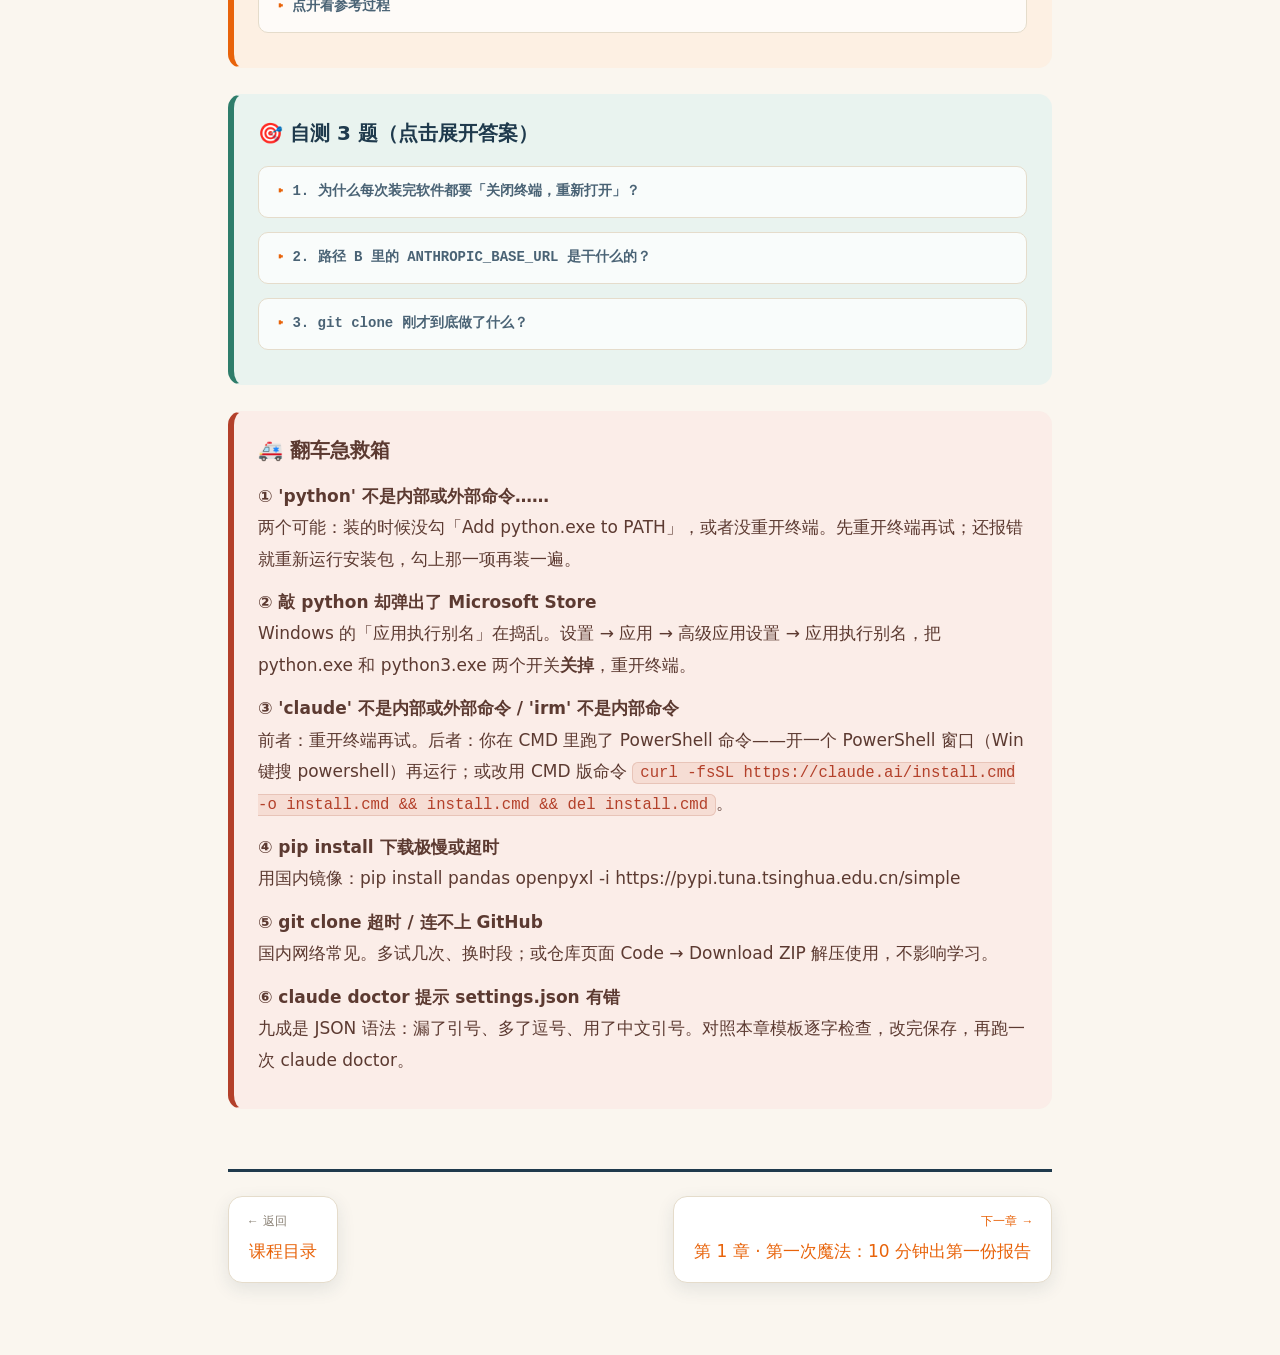
==== commit 3208d7fa: "style: 提交图导航重做——全节点可点击、进度填充贯穿线、HEAD 徽章 Co-Authored-By: Claude <noreply@anthropic.com>" ====
--- a/tutorials/ch0.html
+++ b/tutorials/ch0.html
@@ -10,18 +10,20 @@
 <main class="page">
 
   <!-- git 提交图导航 -->
+  <div class="ggwrap">
   <nav aria-label="课程进度">
-    <ul class="gg">
-      <li class="cur" data-n="0"><a href="ch0.html" aria-label="第0章，当前位置">0</a><span class="gg-label">环境准备</span></li>
-      <li><span aria-label="第1章">1</span><span class="gg-label">第一次魔法</span></li>
-      <li><span aria-label="第2章">2</span><span class="gg-label">对话姿势</span></li>
-      <li><span aria-label="第3章">3</span><span class="gg-label">git 时光机</span></li>
-      <li><span aria-label="第4章">4</span><span class="gg-label">数据看板</span></li>
-      <li><span aria-label="第5章">5</span><span class="gg-label">协作剧场</span></li>
-      <li><span aria-label="第6章">6</span><span class="gg-label">流程全景</span></li>
-      <li><span aria-label="第7章">7</span><span class="gg-label">毕业项目</span></li>
+    <ul class="gg" style="--p:6.25%">
+      <li class="cur"><a href="ch0.html" aria-current="page">0</a><span class="gg-label">环境准备</span></li>
+      <li><a href="ch1.html">1</a><span class="gg-label">第一次魔法</span></li>
+      <li><a href="ch2.html">2</a><span class="gg-label">对话姿势</span></li>
+      <li><a href="ch3.html">3</a><span class="gg-label">git 时光机</span></li>
+      <li><a href="ch4.html">4</a><span class="gg-label">数据看板</span></li>
+      <li><a href="ch5.html">5</a><span class="gg-label">协作剧场</span></li>
+      <li><a href="ch6.html">6</a><span class="gg-label">流程全景</span></li>
+      <li><a href="ch7.html">7</a><span class="gg-label">毕业项目</span></li>
     </ul>
   </nav>
+  </div>
 
   <header class="chap-head">
     <p class="eyebrow">Chapter 0 · 第 0 章</p>
--- a/tutorials/assets/style.css
+++ b/tutorials/assets/style.css
@@ -112,91 +112,102 @@
   margin: 10px 0 0;
 }
 
-/* ---------- git 提交图进度导航（签名元素） ---------- */
+/* ---------- git 提交图导航（签名元素）：全节点可点击 ---------- */
+
+/* 横向滚动容器：窄屏时导航可滑动而不是丢掉标签 */
+.ggwrap { overflow-x: auto; margin: 0 -4px; padding: 2px 4px; }
 
 .gg {
+  --p: 6.25%;   /* 进度填充终点：填到当前章节点中心（index 页为 100%） */
   display: flex;
-  align-items: flex-start;
-  gap: 0;
-  margin: 30px 0 6px;
+  list-style: none;
+  margin: 36px 0 10px;
   padding: 0;
-  list-style: none;
-}
-
-.gg li { flex: 1; text-align: center; position: relative; min-width: 0; }
-
-/* 连接线：由每个节点左侧伸出，最左一个不画 */
-.gg li::before {
+  position: relative;
+  min-width: 640px;
+}
+
+/* 贯穿线：橙色 = 已走过的进度，其余 = 还没走 */
+.gg::before {
   content: "";
   position: absolute;
-  top: 11px;
-  left: -50%;
-  width: 100%;
-  height: 3px;
-  background: var(--line);
-}
-.gg li:first-child::before { display: none; }
-/* 进入「已完成」或「当前」节点的连线染橙——进度走到哪，橙色连到哪 */
-.gg li.done::before,
-.gg li.cur::before { background: var(--orange); }
-
-.gg a, .gg span {
-  display: inline-block;
-  width: 25px;
-  height: 25px;
-  line-height: 23px;
+  top: 17px;
+  left: 1%;
+  right: 1%;
+  height: 4px;
+  border-radius: 2px;
+  background: linear-gradient(90deg,
+    var(--orange) 0%, var(--orange) var(--p),
+    var(--line) var(--p), var(--line) 100%);
+}
+
+.gg li { width: 12.5%; text-align: center; }
+
+.gg a {
+  display: inline-flex;
+  align-items: center;
+  justify-content: center;
+  width: 38px;
+  height: 38px;
   border-radius: 50%;
   font-family: var(--mono);
-  font-size: 12px;
-  color: var(--muted);
+  font-size: 15px;
+  color: var(--ink-soft);
   background: var(--paper);
   border: 3px solid var(--line);
   position: relative;
   z-index: 1;
-}
-.gg a { border-color: var(--muted); }
-.gg li.done a,
-.gg li.done span {
+  transition: transform 0.15s ease, border-color 0.15s ease, box-shadow 0.15s ease;
+}
+.gg a:hover {
+  transform: translateY(-3px);
+  border-color: var(--orange);
+  box-shadow: var(--shadow);
+  text-decoration: none;
+}
+.gg li.done a {
   background: var(--orange);
   border-color: var(--orange);
   color: #fff;
 }
-.gg li.cur a,
-.gg li.cur span {
+.gg li.cur a {
   border-color: var(--orange);
   color: var(--orange);
-  background: var(--paper);
-}
-
-/* HEAD 指针标签：当前章头顶的小气泡 */
-.gg li.cur::after {
-  content: "HEAD → 第" attr(data-n) "章";
+  font-weight: 700;
+}
+
+/* HEAD 指针：当前章头顶的小徽章 */
+.gg li.cur::before {
+  content: "HEAD";
   position: absolute;
   top: -24px;
   left: 50%;
   transform: translateX(-50%);
-  white-space: nowrap;
-  font-family: var(--mono);
-  font-size: 11px;
-  color: var(--orange);
+  font-family: var(--mono);
+  font-size: 10px;
+  letter-spacing: 0.08em;
+  color: #fff;
+  background: var(--orange);
+  border-radius: 999px;
+  padding: 1px 9px;
+  z-index: 2;
 }
 
 .gg-label {
   display: block;
+  margin-top: 8px;
   font-size: 12px;
   color: var(--muted);
-  margin-top: 8px;
   white-space: nowrap;
-  overflow: hidden;
-  text-overflow: ellipsis;
-}
+}
+.gg li.done .gg-label { color: var(--ink-soft); }
 .gg li.cur .gg-label { color: var(--orange); font-weight: 600; }
 
 @media (prefers-reduced-motion: no-preference) {
-  .gg li.cur a, .gg li.cur span { animation: pulse 2.4s ease-in-out infinite; }
+  .gg li.cur a { animation: pulse 2.4s ease-in-out infinite; }
   @keyframes pulse {
     0%, 100% { box-shadow: 0 0 0 0 rgba(232, 99, 10, 0.35); }
-    50% { box-shadow: 0 0 0 7px rgba(232, 99, 10, 0); }
+    50% { box-shadow: 0 0 0 8px rgba(232, 99, 10, 0); }
   }
 }
 
@@ -490,8 +501,6 @@
   .page { padding: 24px 18px 56px; }
   .cards, .steps3 { grid-template-columns: 1fr; }
   .chat-user, .chat-ai { max-width: 100%; }
-  .gg-label { display: none; }
-  .gg li.cur::after { font-size: 10px; top: -22px; }
 }
 
 /* ---------- 动效偏好 ---------- */
